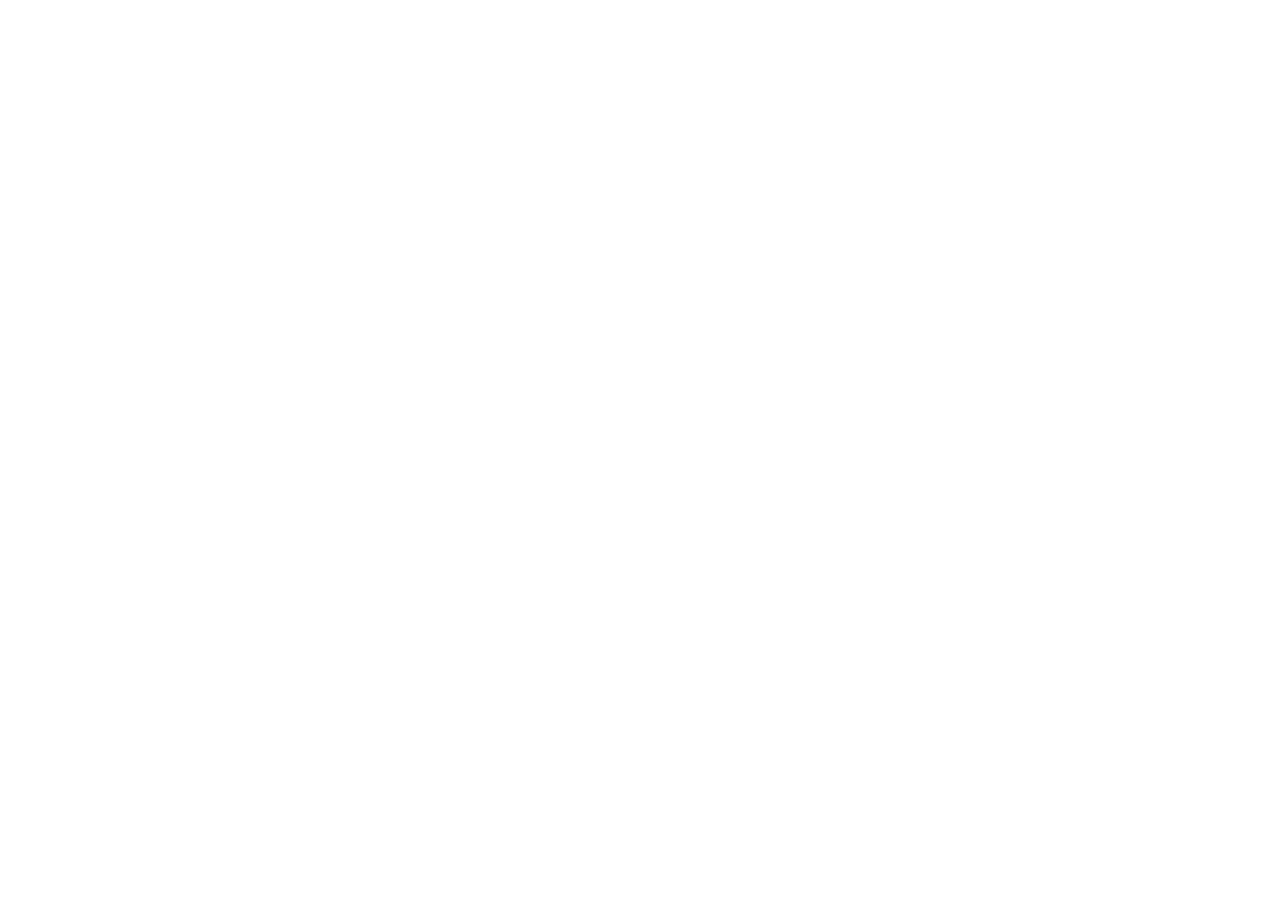
==== CV.html @ cc73dae7 "first commit" ====
<!DOCTYPE html>
<html lang="en">

<head>
<meta charset="UTF-8">
<link rel="stylesheet" type="text/css" href="style.css"> 
<link rel="stylesheet" href="https://cdn.metroui.org.ua/v4/css/metro-all.min.css">
<title>My resume</title>

</head>
<body>

<div data-role="cube"
    data-color="bg-cyan bd-darkCyan"
    data-flash-color="#aa00ff">
</div>

<script src="https://cdn.metroui.org.ua/v4/js/metro.min.js"></script>
</body>

</html>
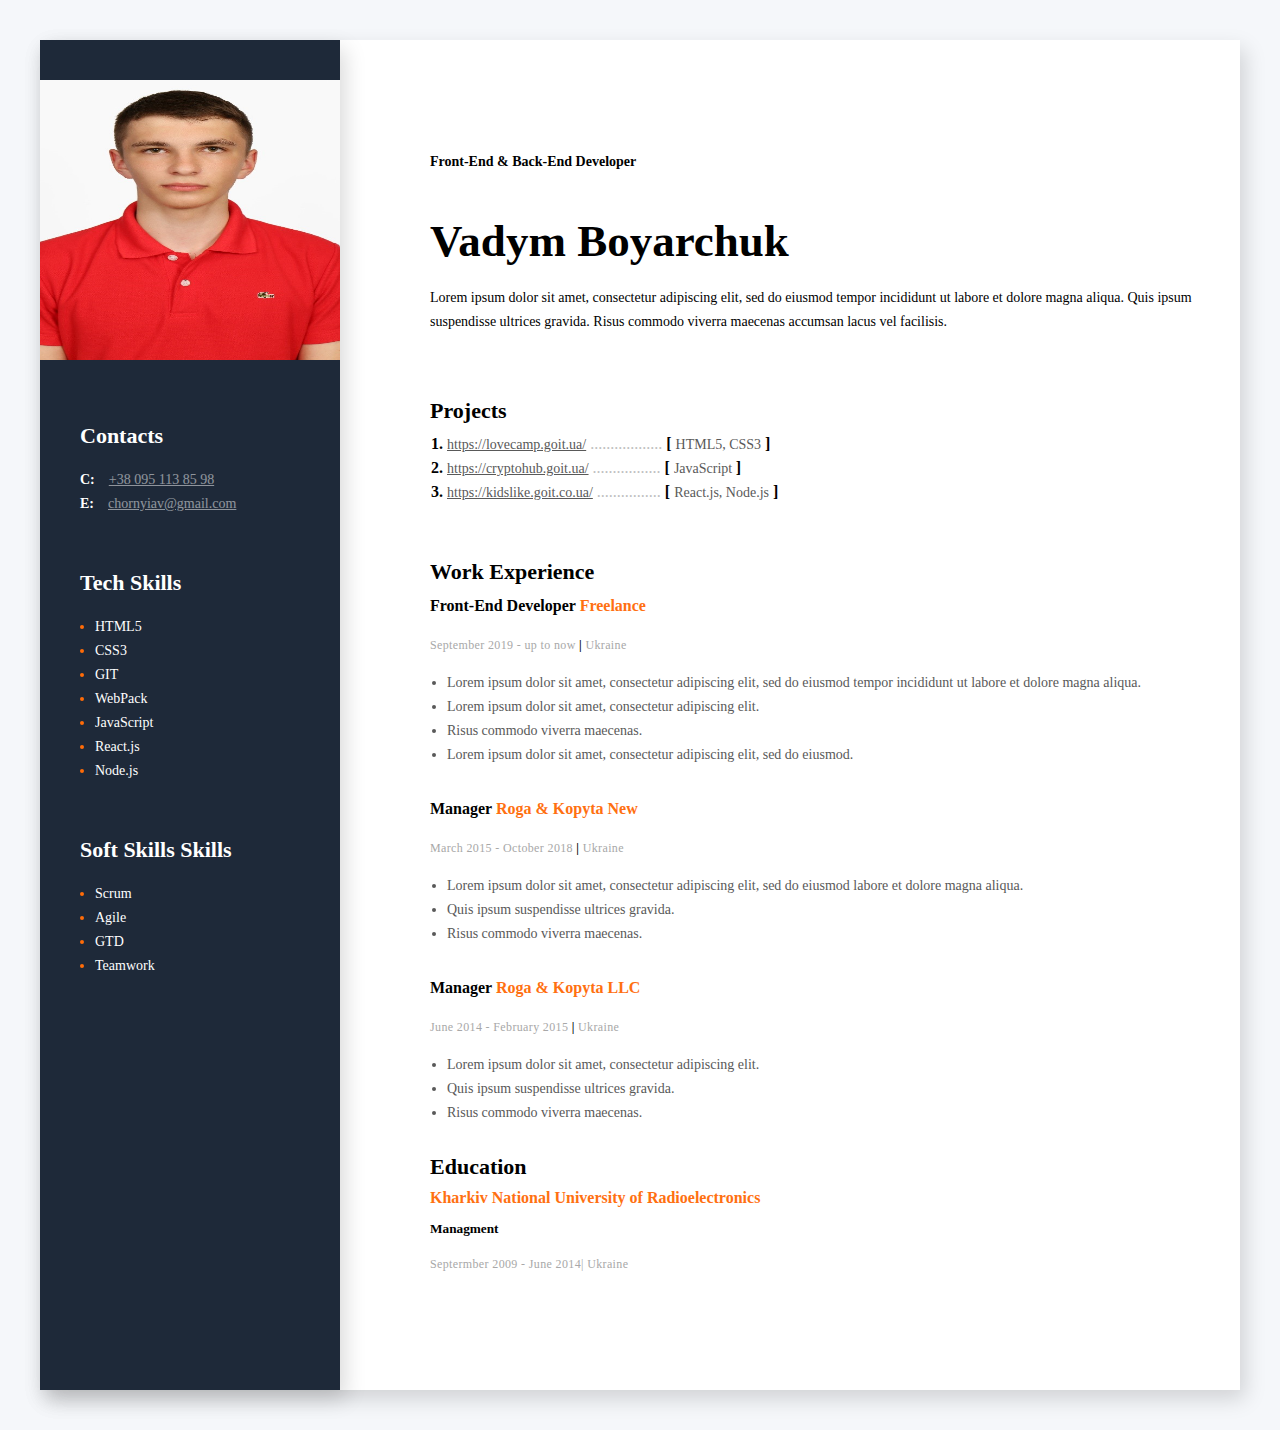
==== commit 1172327d: "add style to main contant" ====
--- a/CV.html
+++ b/CV.html
@@ -3,19 +3,199 @@
 
 <head>
 <meta charset="UTF-8">
-<link rel="stylesheet" type="text/css" href="style.css"> 
-<link rel="stylesheet" href="https://cdn.metroui.org.ua/v4/css/metro-all.min.css">
+
+<link rel="stylesheet" type="text/css" href="style.css"/> 
+
 <title>My resume</title>
 
 </head>
 <body>
 
-<div data-role="cube"
-    data-color="bg-cyan bd-darkCyan"
-    data-flash-color="#aa00ff">
+<div class="MainDiv">
+<aside class="sidebar">
+ <img class="ava" src="./img/img.jpg" alt="My photo">  
+
+    <div>
+        <div class="contacts-container">
+
+           <h3 class="contacts-title">Contacts</h3>
+           <div > 
+            <span class="contacts-text">C:</span> 
+            <a class="contacts-link" href="tel:+38 095 113 85 98"> +38 095 113 85 98</a>
+           </div> 
+           <div >
+            <span class="contacts-text">E:</span>
+             <a class="contacts-link" href="mailto:chornyiav@gmail.com"> chornyiav@gmail.com</a>
+           </div>
+
+        </div>
+
+        <div class="tech-skills-container">
+            <h3 class="tech-skills-title">Tech Skills</h3>
+            <ul>
+                <li class="tech-skills-item">
+                    <span class="tech-skills-text">HTML5</span>
+                </li>
+                <li class="tech-skills-item">
+                    <span class="tech-skills-text">CSS3</span></li>
+                <li class="tech-skills-item"><span class="tech-skills-text">GIT</span>
+                </li>
+                <li class="tech-skills-item">
+                    <span class="tech-skills-text">WebPack</span>
+                </li>
+                <li class="tech-skills-item">
+                    <span class="tech-skills-text">JavaScript</span>
+                </li>
+                <li class="tech-skills-item">
+                    <span class="tech-skills-text">React.js</span>
+                </li>
+                <li class="tech-skills-item">
+                    <span class="tech-skills-text">Node.js</span>
+                </li>
+            </ul>
+
+        </div>
+
+        <div class="soft-skills-container"> 
+            <h3 class="soft-skills-title">Soft Skills Skills</h3>
+            <ul>
+                <li class="soft-skills-item">
+                    <span class="soft-skills-text">Scrum</span>
+                </li>
+                <li class="soft-skills-item">
+                    <span class="soft-skills-text">Agile</span>
+                </li>
+                <li class="soft-skills-item">
+                    <span class="soft-skills-text">GTD</span>
+                </li>
+                <li class="soft-skills-item">
+                    <span class="soft-skills-text">Teamwork</span>
+                </li>
+            </ul>
+
+        </div>
+
+    </div>
+</aside>
+<div class="info-container" >
+    <div class="info-about">
+        <h2 class="info-title">Front-End & Back-End Developer </h2>
+        <h1 class="info-name">Vadym Boyarchuk</h1>
+        <p class="info-description">Lorem ipsum dolor sit amet,
+      consectetur adipiscing elit,
+      sed do eiusmod tempor incididunt ut labore et dolore magna aliqua. 
+      Quis ipsum suspendisse ultrices gravida. Risus commodo viverra maecenas accumsan lacus vel facilisis.
+        </p>
+    </div>
+
+    <div class="project-container">
+        <h3 class="info-me-title">Projects</h3>
+        <ol>
+           <li class="project-item">
+               <a class="projects-link" href="https://lovecamp.goit.ua/"> https://lovecamp.goit.ua/</a>
+               <span class="dots">..................</span>
+               <span> <b>[</b> <span class="tech-name">HTML5, CSS3</span> <b>]</b> </span>
+           </li>
+           <li class="project-item">
+               <a class="projects-link" href="https://cryptohub.goit.ua/"> https://cryptohub.goit.ua/</a>
+               <span class="dots">.................</span>
+               <span> <b>[</b> <span class="tech-name"> JavaScript </span> <b>]</b></span>
+           </li>
+           <li class="project-item">
+               <a class="projects-link" href="https://kidslike.goit.co.ua/">https://kidslike.goit.co.ua/</a>
+               <span class="dots">................</span>
+               <span><b>[</b> <span class="tech-name"> React.js, Node.js</span> <b>]</b>  </span>
+           </li>
+        </ol>
+    </div>
+
+    <div class=" ">
+    <h3 class="info-me-title">Work Experience</h3>
+    
+    <div>
+        <h4  class="profesion-title">Front-End Developer <span class="profession-company">Freelance</span> </h4>
+        <span class="profession-time">September 2019 - up to now <span class="profession-divider">|</span> Ukraine
+
+        </span>
+
+        <ul class="profession-duties"> 
+            <li class="profession-duties-item">
+                Lorem ipsum dolor sit amet, consectetur adipiscing elit, sed do eiusmod tempor incididunt ut labore et dolore magna aliqua.
+            </li>
+            <li class="profession-duties-item">
+                Lorem ipsum dolor sit amet, consectetur adipiscing elit.
+            </li>
+            <li class="profession-duties-item" >
+                Risus commodo viverra maecenas.
+            </li>
+            <li class="profession-duties-item">
+                Lorem ipsum dolor sit amet, consectetur adipiscing elit, sed do eiusmod.
+            </li>
+        </ul>
+
+    </div>
+   
+    </div>
+
+    <div>
+        <div>
+            <h4 class="profesion-title">Manager  <span class="profession-company"> Roga & Kopyta New</span></h4>
+            <span class="profession-time">March 2015 - October 2018 <span class="profession-divider">|</span> Ukraine</span>
+    
+            <ul class="profession-duties">
+                <li class="profession-duties-item">
+                    Lorem ipsum dolor sit amet, consectetur adipiscing elit, sed do eiusmod labore et dolore magna aliqua.
+                </li>
+                <li class="profession-duties-item">
+                    Quis ipsum suspendisse ultrices gravida.
+                </li>
+                <li class="profession-duties-item">
+                    Risus commodo viverra maecenas.
+                </li>
+            </ul>
+        </div>
+    
+    </div>
+
+    <div>  
+        <div>
+            <h4 class="profesion-title">Manager <span class="profession-company"> Roga & Kopyta LLC</span></h4>
+            <span class="profession-time">June 2014 - February 2015 <span class="profession-divider">|</span> Ukraine</span>
+    
+            <ul class="profession-duties">
+                <li class="profession-duties-item">
+                    Lorem ipsum dolor sit amet, consectetur adipiscing elit.
+                </li>
+                <li class="profession-duties-item">
+                    Quis ipsum suspendisse ultrices gravida.
+                </li>
+                <li class="profession-duties-item">
+                    Risus commodo viverra maecenas.
+                </li>
+            </ul>
+        </div>
+    
+    </div>
+
+    <div>
+        <h2 class="info-me-title">Education</h2>
+        <div>
+            <h4 ><span class="profession-company">Kharkiv National University of Radioelectronics</span></h4>
+            <h5 class="edu-info">Managment</h5>
+            <span class="profession-time">Septermber 2009 - June 2014| Ukraine </span>
+            
+        </div>
+    
+    </div>
+
+
 </div>
-
-<script src="https://cdn.metroui.org.ua/v4/js/metro.min.js"></script>
+  
+</div>
+
+</div>
+
+
 </body>
 
 </html>--- a/style.css
+++ b/style.css
@@ -0,0 +1,203 @@
+*{
+    padding: 0;
+    margin: 0;
+    box-sizing: border-box;
+}
+
+body{
+    width: 100%;
+    height: 100%;
+    background-color: #f5f7fa;
+    padding-left: 20px;
+    padding-right: 20px;
+    padding-top: 40px;
+    padding-bottom: 40px;
+    font-family: Montserrat;
+}
+
+.MainDiv{
+   
+   background-color: #ffffff;
+   display: flex;
+   max-width: 1200px;
+   margin: 0 auto;
+   box-shadow: 5px 9px 20px 0px rgba(0,0,0,0.15);
+}
+.sidebar{
+    background-color: #1e2939;
+    width: 300px;
+    height: 1350px;
+    box-shadow: 5px 9px 20px 0px rgba(0,0,0,0.15);
+}
+.ava{
+width: 300px;
+height: 280px;
+margin-top: 40px;
+}
+.info-container{
+ padding-left: 90px;
+ padding-top: 110px;
+ padding-bottom: 110px;
+}
+.contacts-container{
+margin-left: 40px;
+margin-top: 60px;
+margin-right: 40px;
+}
+.contacts-title{
+font-size: 22px;
+line-height: 24px;
+font-weight: 700;
+color: #ffffff;
+margin-bottom: 20px;
+}
+.contacts-text{
+    font-size: 14px;
+    line-height: 24px;
+    font-weight: 700;
+    color: #ffffff;
+    margin-right: 10px;
+}
+.contacts-link{
+font-size: 14px;
+line-height: 24px;
+font-weight: 400px;
+color:#ffffff;
+opacity: 0.5
+}
+.tech-skills-title{
+font-size: 22px;
+line-height: 24px;
+font-weight: 700;
+color: #ffffff;
+margin-bottom: 20px;
+}
+.tech-skills-container{
+    margin-left: 40px;
+    margin-right: 40px;
+    margin-top: 55px;
+}
+.tech-skills-item{
+font-size: 14px;
+line-height: 24px;
+font-weight: 400;
+color: #ff6b08;
+margin-left: 15px;
+}
+.tech-skills-text{
+ color: #ffffff;
+}   
+.soft-skills-title{
+    font-size: 22px;
+line-height: 24px;
+font-weight: 700;
+color: #ffffff;
+margin-bottom: 20px;
+}
+.soft-skills-container
+{
+    margin-left: 40px;
+    margin-right: 40px;
+    margin-top: 55px;
+    margin-bottom: 60px;
+}
+.soft-skills-item{
+    font-size: 14px;
+    line-height: 24px;
+    font-weight: 400;
+    color: #ff6b08;
+    margin-left: 15px;
+}
+.soft-skills-text{
+    color: #ffffff;
+}
+.info-title{
+    font-size: 14px;
+    line-height: 24px;
+    font-weight: 700;
+    margin-bottom: 23px;
+    color: #000000;
+}
+.info-name{
+    font-size: 45px;
+    line-height: 89px;
+    font-weight: 700;
+    color: #000000;
+
+}
+.info-description{
+    font-size: 14px;
+    line-height: 24px;
+    font-weight: 400;
+}
+.info-about{
+    margin-bottom: 65px;
+}
+.info-me-title{
+    font-size: 22px;
+    line-height: 24px;
+    font-weight: 700;
+    margin-bottom: 10px;
+}
+.projects-link{
+    color: #595959;
+    font-size: 14px;
+    line-height: 24px;
+    font-weight: 400;
+}
+.tech-name{
+    color: #595959;
+    font-size: 14px;
+    line-height: 24px;
+    font-weight: 400;
+}
+.dots{
+    color: #bebebe;
+font-weight: 100;
+}
+.project-item{
+font-weight: 700;
+margin-left: 17px;
+}
+.project-container{
+    margin-bottom: 55px;
+}
+.profesion-title{
+font-size: 16px;
+line-height: 24px;
+font-weight: 700;
+margin-top:  10px;
+margin-bottom: 15px;
+}
+.profession-company{
+color: #ff7011;
+}
+.profession-time{
+    font-size: 12px;
+    line-height: 24px;
+    font-weight: 400;
+    letter-spacing: 0.03em;
+    color: #a8a8a8;
+ 
+}
+.profession-divider{
+    color:#000000;
+    font-weight: 700;
+}
+.profession-duties{
+    margin-top: 14px;
+    margin-bottom: 30px;
+}
+.profession-duties-item{
+   
+    font-size: 14px;
+    line-height: 24px;
+    font-weight: 400;
+    color: #595959;
+    margin-left: 17px;
+}
+.edu-info
+{
+    margin-top: 14px;
+    margin-bottom: 15px;
+}
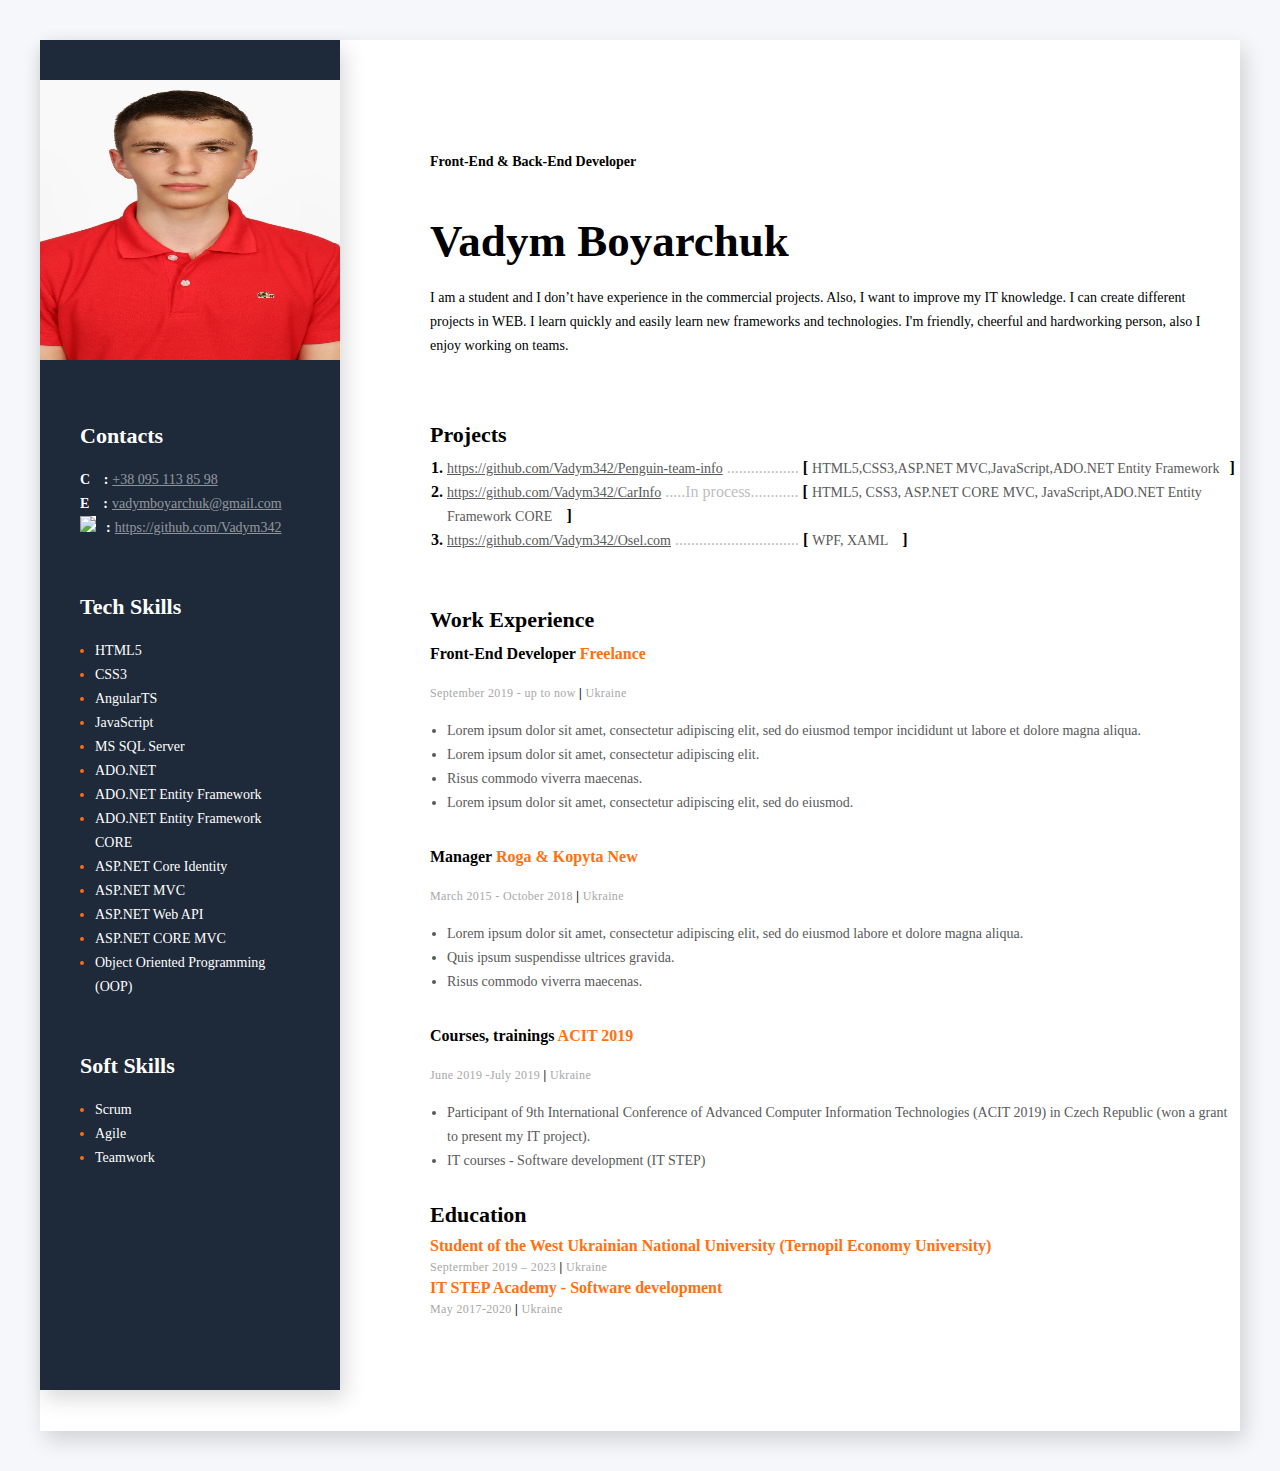
==== commit 379094b5: "add rewrite cw" ====
--- a/CV.html
+++ b/CV.html
@@ -20,14 +20,17 @@
 
            <h3 class="contacts-title">Contacts</h3>
            <div > 
-            <span class="contacts-text">C:</span> 
+            <span class="contacts-text">C </span> <span class="points">:</span>
             <a class="contacts-link" href="tel:+38 095 113 85 98"> +38 095 113 85 98</a>
            </div> 
            <div >
-            <span class="contacts-text">E:</span>
-             <a class="contacts-link" href="mailto:chornyiav@gmail.com"> chornyiav@gmail.com</a>
+            <span class="contacts-text">E</span></span> <span class="points">:</span>
+             <a class="contacts-link" href="mailto:vadymboyarchuk@gmail.com"> vadymboyarchuk@gmail.com</a>
            </div>
-
+           <div >
+            <span class="contacts-text"><img class="icon-github" src="https://img.icons8.com/material-sharp/100/000000/github.png"/></span><span class="points">:</span>
+             <a class="contacts-link" href="https://github.com/Vadym342">https://github.com/Vadym342 </a>
+           </div>
         </div>
 
         <div class="tech-skills-container">
@@ -37,36 +40,53 @@
                     <span class="tech-skills-text">HTML5</span>
                 </li>
                 <li class="tech-skills-item">
-                    <span class="tech-skills-text">CSS3</span></li>
-                <li class="tech-skills-item"><span class="tech-skills-text">GIT</span>
-                </li>
-                <li class="tech-skills-item">
-                    <span class="tech-skills-text">WebPack</span>
+                    <span class="tech-skills-text">CSS3</span>
+                </li>
+                <li class="tech-skills-item">
+                    <span class="tech-skills-text">AngularTS</span>
                 </li>
                 <li class="tech-skills-item">
                     <span class="tech-skills-text">JavaScript</span>
                 </li>
                 <li class="tech-skills-item">
-                    <span class="tech-skills-text">React.js</span>
-                </li>
-                <li class="tech-skills-item">
-                    <span class="tech-skills-text">Node.js</span>
+                    <span class="tech-skills-text">MS SQL Server</span>
+                </li>
+                <li class="tech-skills-item">
+                    <span class="tech-skills-text">ADO.NET</span>
+                </li>
+                <li class="tech-skills-item">
+                    <span class="tech-skills-text">ADO.NET Entity Framework</span>
+                </li>
+                <li class="tech-skills-item">
+                    <span class="tech-skills-text">ADO.NET Entity Framework CORE</span>
+                </li>
+                <li class="tech-skills-item">
+                    <span class="tech-skills-text">ASP.NET Core Identity</span>
+                </li>
+                <li class="tech-skills-item">
+                    <span class="tech-skills-text">ASP.NET MVC</span>
+                </li>
+                <li class="tech-skills-item">
+                    <span class="tech-skills-text">ASP.NET Web API</span>
+                </li>
+                <li class="tech-skills-item">
+                    <span class="tech-skills-text">ASP.NET CORE MVC</span>
+                </li>
+                <li class="tech-skills-item">
+                    <span class="tech-skills-text">Object Oriented Programming (OOP)</span>
                 </li>
             </ul>
 
         </div>
 
         <div class="soft-skills-container"> 
-            <h3 class="soft-skills-title">Soft Skills Skills</h3>
+            <h3 class="soft-skills-title">Soft Skills</h3>
             <ul>
                 <li class="soft-skills-item">
                     <span class="soft-skills-text">Scrum</span>
                 </li>
                 <li class="soft-skills-item">
                     <span class="soft-skills-text">Agile</span>
-                </li>
-                <li class="soft-skills-item">
-                    <span class="soft-skills-text">GTD</span>
                 </li>
                 <li class="soft-skills-item">
                     <span class="soft-skills-text">Teamwork</span>
@@ -81,10 +101,10 @@
     <div class="info-about">
         <h2 class="info-title">Front-End & Back-End Developer </h2>
         <h1 class="info-name">Vadym Boyarchuk</h1>
-        <p class="info-description">Lorem ipsum dolor sit amet,
-      consectetur adipiscing elit,
-      sed do eiusmod tempor incididunt ut labore et dolore magna aliqua. 
-      Quis ipsum suspendisse ultrices gravida. Risus commodo viverra maecenas accumsan lacus vel facilisis.
+        <p class="info-description">I am a student and I don’t have experience in the commercial projects. Also,
+             I want to improve my IT knowledge. I can create different projects in WEB. 
+             I learn quickly and easily learn new frameworks and technologies.
+             I'm friendly, cheerful and hardworking person, also I enjoy working on teams.
         </p>
     </div>
 
@@ -92,19 +112,19 @@
         <h3 class="info-me-title">Projects</h3>
         <ol>
            <li class="project-item">
-               <a class="projects-link" href="https://lovecamp.goit.ua/"> https://lovecamp.goit.ua/</a>
+               <a class="projects-link" href="https://lovecamp.goit.ua/"> https://github.com/Vadym342/Penguin-team-info</a>
                <span class="dots">..................</span>
-               <span> <b>[</b> <span class="tech-name">HTML5, CSS3</span> <b>]</b> </span>
+               <span> <b>[</b> <span class="tech-name">HTML5,CSS3,ASP.NET MVC,JavaScript,ADO.NET Entity Framework</span><b>]</b> </span>
            </li>
            <li class="project-item">
-               <a class="projects-link" href="https://cryptohub.goit.ua/"> https://cryptohub.goit.ua/</a>
-               <span class="dots">.................</span>
-               <span> <b>[</b> <span class="tech-name"> JavaScript </span> <b>]</b></span>
+               <a class="projects-link" href="https://github.com/Vadym342/CarInfo"> https://github.com/Vadym342/CarInfo</a>
+               <span class="dots">.....In process............</span>
+               <span> <b>[</b> <span class="tech-name"> HTML5, CSS3, ASP.NET CORE MVC, JavaScript,ADO.NET Entity Framework CORE</span> <b>]</b></span>
            </li>
            <li class="project-item">
-               <a class="projects-link" href="https://kidslike.goit.co.ua/">https://kidslike.goit.co.ua/</a>
-               <span class="dots">................</span>
-               <span><b>[</b> <span class="tech-name"> React.js, Node.js</span> <b>]</b>  </span>
+               <a class="projects-link" href="https://github.com/Vadym342/Osel.com">https://github.com/Vadym342/Osel.com</a>
+               <span class="dots">...............................</span>
+               <span><b>[</b> <span class="tech-name"> WPF, XAML</span> <b>]</b>  </span>
            </li>
         </ol>
     </div>
@@ -159,18 +179,16 @@
 
     <div>  
         <div>
-            <h4 class="profesion-title">Manager <span class="profession-company"> Roga & Kopyta LLC</span></h4>
-            <span class="profession-time">June 2014 - February 2015 <span class="profession-divider">|</span> Ukraine</span>
+            <h4 class="profesion-title">Courses, trainings<span class="profession-company"> ACIT 2019</span></h4>
+            <span class="profession-time">June 2019 -July 2019 <span class="profession-divider">|</span> Ukraine</span>
     
             <ul class="profession-duties">
                 <li class="profession-duties-item">
-                    Lorem ipsum dolor sit amet, consectetur adipiscing elit.
-                </li>
-                <li class="profession-duties-item">
-                    Quis ipsum suspendisse ultrices gravida.
-                </li>
-                <li class="profession-duties-item">
-                    Risus commodo viverra maecenas.
+                    Participant of 9th International Conference of Advanced Computer Information Technologies 
+                    (ACIT 2019) in Czech Republic (won a grant to present my IT project).
+                </li>
+                <li class="profession-duties-item">                 
+                    IT courses - Software development (IT STEP)
                 </li>
             </ul>
         </div>
@@ -180,10 +198,10 @@
     <div>
         <h2 class="info-me-title">Education</h2>
         <div>
-            <h4 ><span class="profession-company">Kharkiv National University of Radioelectronics</span></h4>
-            <h5 class="edu-info">Managment</h5>
-            <span class="profession-time">Septermber 2009 - June 2014| Ukraine </span>
-            
+            <h4 ><span class="profession-company">Student of the West Ukrainian National University (Ternopil Economy University)</span></h4>
+            <span class="profession-time">Septermber 2019 – 2023 <span class="profession-divider">|</span> Ukraine </span>
+            <h4 ><span class="profession-company">IT STEP Academy - Software development</span></h4>
+            <span class="profession-time">May 2017-2020 <span class="profession-divider">|</span> Ukraine </span>
         </div>
     
     </div>
--- a/style.css
+++ b/style.css
@@ -129,6 +129,7 @@
     font-size: 14px;
     line-height: 24px;
     font-weight: 400;
+    margin-right: 10px;
 }
 .info-about{
     margin-bottom: 65px;
@@ -150,6 +151,7 @@
     font-size: 14px;
     line-height: 24px;
     font-weight: 400;
+    margin-right: 10px;
 }
 .dots{
     color: #bebebe;
@@ -201,3 +203,14 @@
     margin-top: 14px;
     margin-bottom: 15px;
 }
+.icon-github{
+height: 15px;
+background-color : #ffffff;
+}
+.points{
+    
+    font-size: 14px;
+    line-height: 24px;
+    font-weight: 700;
+    color: #ffffff;
+}
